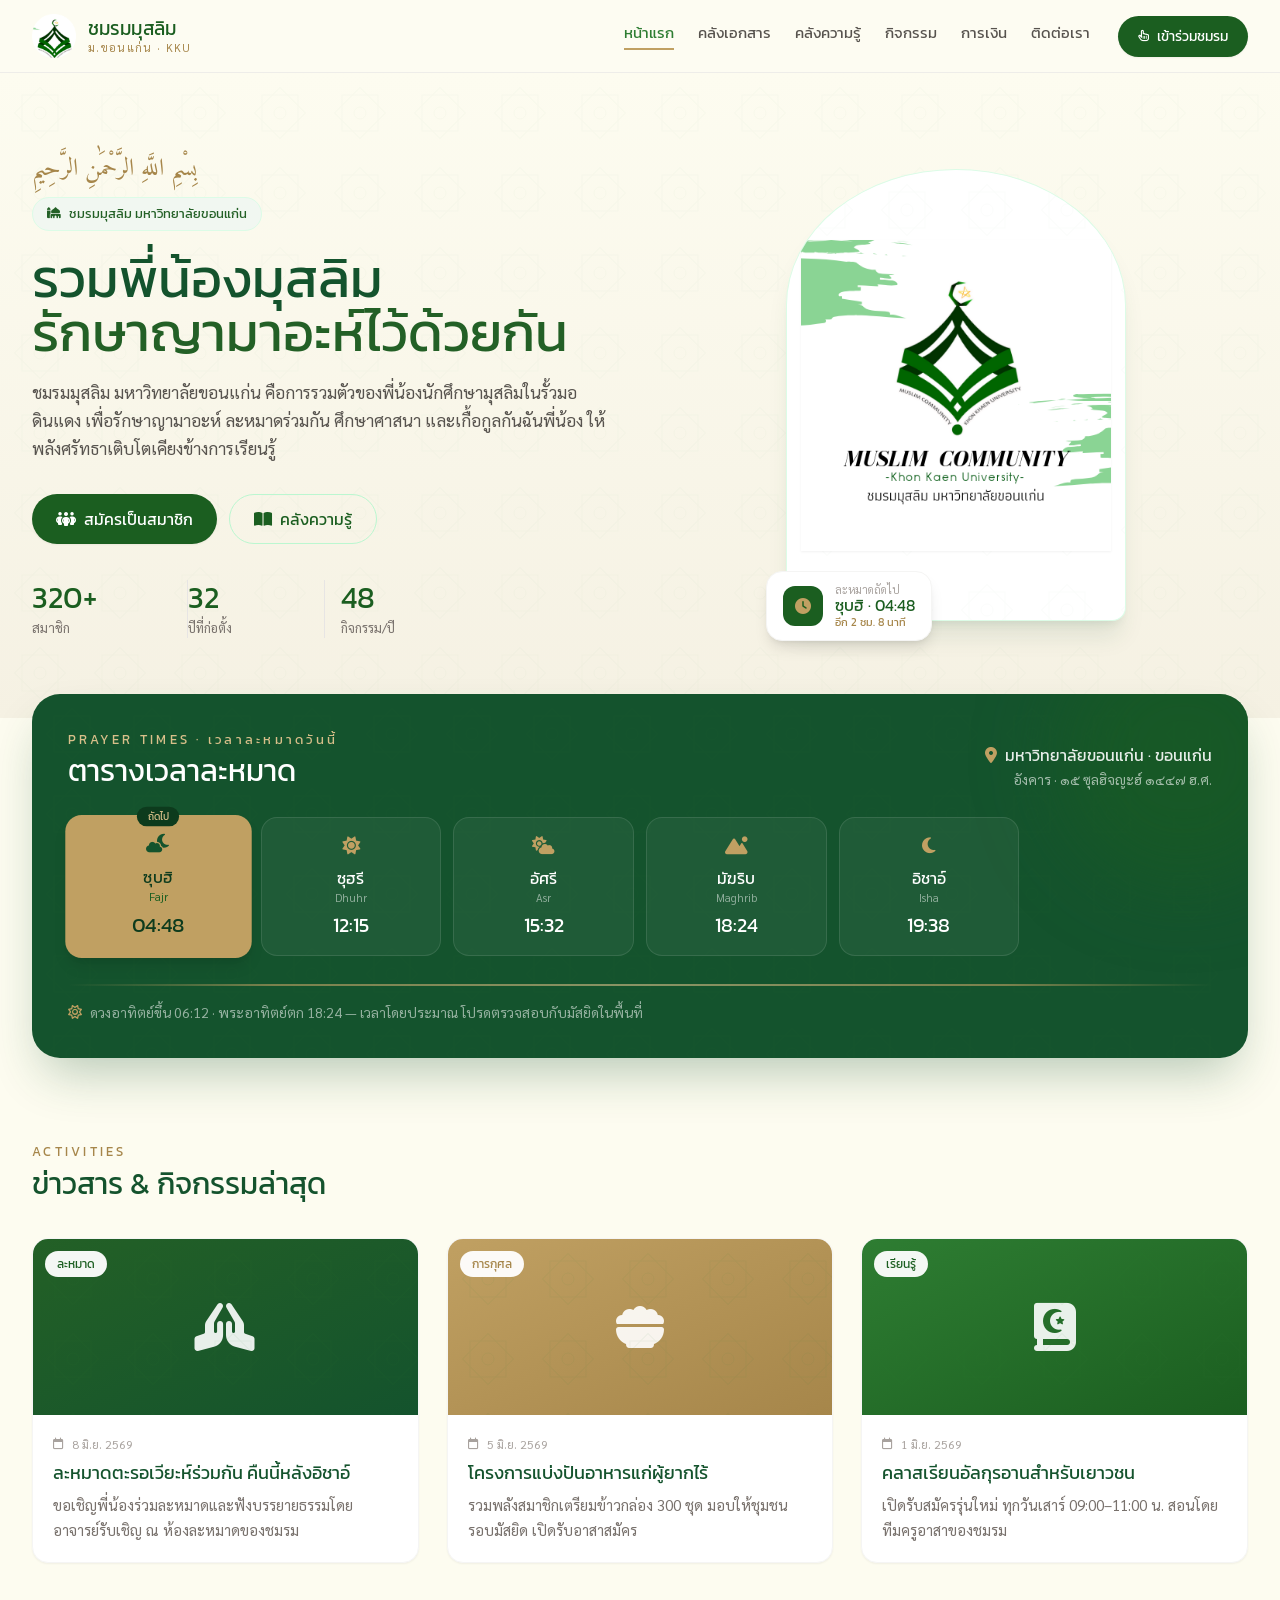
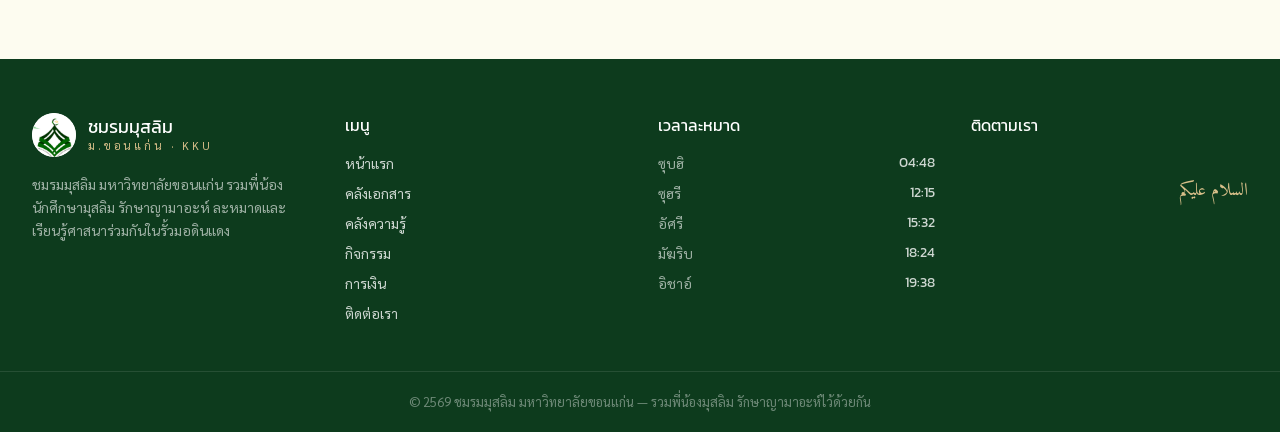
==== index.html @ 517fdc72 "แยกสีโดนัทการเงิน: รายจ่ายโทนแดง รายรับโทนเขียว (เดิมเขียวหมดแยกไม่ออก) - ชุดสีใหม่ผ่านตัวตรวจการมอง" ====
<!DOCTYPE html>
<html lang="th">
<head>
<meta charset="UTF-8">
<meta name="viewport" content="width=device-width, initial-scale=1.0">
<title>ชมรมมุสลิม มหาวิทยาลัยขอนแก่น · Muslim Community KKU</title>
<meta name="description" content="ชมรมมุสลิม มหาวิทยาลัยขอนแก่น — เวลาละหมาด คลังเอกสาร การเงินโปร่งใส ข่าวสารและกิจกรรมของพี่น้องนักศึกษามุสลิม มอดินแดง">
<!-- ไอคอนแท็บเบราว์เซอร์ -->
<link rel="icon" type="image/png" href="assets/img/logo.png">
<!-- ติดตั้งเป็นแอป (PWA) -->
<link rel="manifest" href="manifest.webmanifest">
<meta name="theme-color" content="#14532d">
<!-- ไอคอน/โหมดแอปสำหรับ iPhone & iPad -->
<link rel="apple-touch-icon" href="assets/img/apple-touch-icon.png">
<meta name="apple-mobile-web-app-capable" content="yes">
<meta name="mobile-web-app-capable" content="yes">
<meta name="apple-mobile-web-app-status-bar-style" content="black-translucent">
<meta name="apple-mobile-web-app-title" content="ชมรมมุสลิม">
<!-- การแสดงผลตอนแชร์ลิงก์ (Facebook/Line/Messenger) -->
<meta property="og:title" content="ชมรมมุสลิม มหาวิทยาลัยขอนแก่น">
<meta property="og:description" content="เวลาละหมาด คลังเอกสาร การเงินโปร่งใส ข่าวสารและกิจกรรมของชมรมมุสลิม มอดินแดง">
<meta property="og:type" content="website">
<meta property="og:url" content="https://muslimclub-kku.netlify.app/">
<meta property="og:image" content="https://muslimclub-kku.netlify.app/assets/img/logo.png">
<meta name="twitter:card" content="summary">
<meta name="twitter:title" content="ชมรมมุสลิม มหาวิทยาลัยขอนแก่น">
<meta name="twitter:description" content="เวลาละหมาด คลังเอกสาร การเงินโปร่งใส ข่าวสารและกิจกรรมของชมรมมุสลิม มอดินแดง">
<meta name="twitter:image" content="https://muslimclub-kku.netlify.app/assets/img/logo.png">
<!-- Tailwind แบบไฟล์ในเว็บเอง (ไม่พึ่ง CDN — โหลดเร็ว ไม่ต้องพึ่งเน็ตโหลดสไตล์) -->
<link rel="stylesheet" href="css/tailwind.css">
<link rel="preconnect" href="https://fonts.googleapis.com">
<link rel="preconnect" href="https://fonts.gstatic.com" crossorigin>
<link href="https://fonts.googleapis.com/css2?family=Kanit:wght@300;400;500;600;700&family=Sarabun:wght@300;400;500;600;700&family=Amiri:wght@400;700&display=swap" rel="stylesheet">
<link rel="stylesheet" href="https://cdnjs.cloudflare.com/ajax/libs/font-awesome/6.5.1/css/all.min.css">
<link rel="stylesheet" href="css/style.css">
</head>
<body class="font-sarabun bg-cream text-stone-700 antialiased">

<!-- ===================== NAVBAR ===================== -->
<header id="nav" class="sticky top-0 z-50 bg-cream/85 backdrop-blur-md border-b border-stone-200/70 transition-shadow">
  <nav class="max-w-7xl mx-auto px-5 sm:px-8 h-[72px] flex items-center justify-between">
    <!-- Logo -->
    <a href="#" onclick="showPage('home',event)" class="flex items-center gap-3 group">
      <img src="assets/img/logo.png" alt="ตราชมรมมุสลิม มหาวิทยาลัยขอนแก่น" class="w-11 h-11 group-hover:scale-105 transition-transform duration-500">
      <span class="leading-tight">
        <span class="block font-kanit font-600 text-green-800 text-[19px] tracking-tight">ชมรมมุสลิม</span>
        <span class="block text-[11px] tracking-[0.12em] text-gold-dark font-500 whitespace-nowrap">ม.ขอนแก่น · KKU</span>
      </span>
    </a>

    <!-- Desktop menu -->
    <div class="hidden md:flex items-center gap-6 font-kanit font-500 text-[15px] text-stone-600 whitespace-nowrap">
      <a href="#" data-page="home"    onclick="showPage('home',event)"    class="nav-link active-link transition-colors hover:text-green-700">หน้าแรก</a>
      <a href="#" data-page="archive" onclick="showPage('archive',event)" class="nav-link transition-colors hover:text-green-700">คลังเอกสาร</a>
      <a href="#" data-page="knowledge" onclick="showPage('knowledge',event)" class="nav-link transition-colors hover:text-green-700">คลังความรู้</a>
      <a href="#" data-page="events" onclick="showPage('events',event)" class="nav-link transition-colors hover:text-green-700">กิจกรรม</a>
      <a href="#" data-page="finance" onclick="showPage('finance',event)" class="nav-link transition-colors hover:text-green-700">การเงิน</a>
      <a href="#" data-page="contact" onclick="showPage('contact',event)" class="nav-link transition-colors hover:text-green-700">ติดต่อเรา</a>
      <a href="#" onclick="showPage('contact',event)" class="ml-1 inline-flex items-center gap-2 bg-green-800 hover:bg-green-900 text-white px-5 py-2.5 rounded-full text-[14px] shadow-sm hover:shadow-md transition-all">
        <i class="fa-regular fa-hand-pointer text-[12px]"></i> เข้าร่วมชมรม
      </a>
    </div>

    <!-- Hamburger -->
    <button id="burger" onclick="toggleMenu()" class="md:hidden w-11 h-11 grid place-items-center text-green-800 text-xl rounded-lg hover:bg-green-50 transition" aria-label="เมนู">
      <i class="fa-solid fa-bars"></i>
    </button>
  </nav>

  <!-- Mobile menu -->
  <div id="mobileMenu" class="md:hidden hidden border-t border-stone-200 bg-cream">
    <div class="px-5 py-3 flex flex-col font-kanit font-500 text-stone-700">
      <a href="#" onclick="showPage('home',event)"    class="py-3 px-3 rounded-lg hover:bg-green-50 flex items-center gap-3"><i class="fa-solid fa-house w-5 text-gold-dark"></i> หน้าแรก</a>
      <a href="#" onclick="showPage('archive',event)" class="py-3 px-3 rounded-lg hover:bg-green-50 flex items-center gap-3"><i class="fa-solid fa-folder-open w-5 text-gold-dark"></i> คลังเอกสาร</a>
      <a href="#" onclick="showPage('knowledge',event)" class="py-3 px-3 rounded-lg hover:bg-green-50 flex items-center gap-3"><i class="fa-solid fa-book-open-reader w-5 text-gold-dark"></i> คลังความรู้</a>
      <a href="#" onclick="showPage('events',event)" class="py-3 px-3 rounded-lg hover:bg-green-50 flex items-center gap-3"><i class="fa-solid fa-calendar-days w-5 text-gold-dark"></i> กิจกรรม</a>
      <a href="#" onclick="showPage('finance',event)" class="py-3 px-3 rounded-lg hover:bg-green-50 flex items-center gap-3"><i class="fa-solid fa-chart-column w-5 text-gold-dark"></i> การเงิน</a>
      <a href="#" onclick="showPage('contact',event)" class="py-3 px-3 rounded-lg hover:bg-green-50 flex items-center gap-3"><i class="fa-solid fa-envelope w-5 text-gold-dark"></i> ติดต่อเรา</a>
      <a href="#" onclick="showPage('contact',event)" class="mt-2 mb-1 text-center bg-green-800 text-white py-3 rounded-full">เข้าร่วมชมรม</a>
    </div>
  </div>
</header>

<main>
<!-- ========================================================= -->
<!-- ====================== HOME PAGE ======================== -->
<!-- ========================================================= -->
<section id="page-home" class="page active">

  <!-- HERO -->
  <div class="relative overflow-hidden bg-gradient-to-b from-cream to-sand">
    <div class="absolute inset-0 islamic-pattern pattern-faint"></div>
    <div class="relative max-w-7xl mx-auto px-5 sm:px-8 py-14 lg:py-20 grid lg:grid-cols-2 gap-12 items-center">
      <!-- copy -->
      <div class="order-2 lg:order-1 text-center lg:text-left">
        <p class="font-amiri text-2xl text-gold-dark mb-3" dir="rtl">بِسْمِ اللَّهِ الرَّحْمَٰنِ الرَّحِيمِ</p>
        <span class="inline-flex items-center gap-2 text-[13px] font-kanit font-500 text-green-700 bg-green-50 border border-green-100 px-3.5 py-1.5 rounded-full">
          <i class="fa-solid fa-mosque text-[11px]"></i> <span id="c-club">ชมรมมุสลิม มหาวิทยาลัยขอนแก่น</span>
        </span>
        <h1 id="c-herotitle" class="font-kanit font-700 text-green-900 text-4xl sm:text-5xl lg:text-[3.4rem] leading-[1.12] mt-5">
          รวมพี่น้องมุสลิม<br><span class="text-green-700">รักษาญามาอะห์ไว้ด้วยกัน</span>
        </h1>
        <p id="c-herotext" class="mt-5 text-[17px] leading-relaxed text-stone-600 max-w-xl mx-auto lg:mx-0">
          ชมรมมุสลิม มหาวิทยาลัยขอนแก่น คือการรวมตัวของพี่น้องนักศึกษามุสลิมในรั้วมอดินแดง
          เพื่อรักษาญามาอะห์ ละหมาดร่วมกัน ศึกษาศาสนา และเกื้อกูลกันฉันพี่น้อง ให้พลังศรัทธาเติบโตเคียงข้างการเรียนรู้
        </p>
        <div class="mt-8 flex flex-wrap gap-3 justify-center lg:justify-start">
          <a href="#" onclick="showPage('contact',event)" class="inline-flex items-center gap-2 bg-green-800 hover:bg-green-900 text-white font-kanit font-500 px-6 py-3 rounded-full shadow-sm hover:shadow-lg transition-all">
            <i class="fa-solid fa-people-group"></i> สมัครเป็นสมาชิก
          </a>
          <a href="#" onclick="showPage('archive',event)" class="inline-flex items-center gap-2 border border-green-200 text-green-800 hover:bg-green-50 font-kanit font-500 px-6 py-3 rounded-full transition-all">
            <i class="fa-solid fa-book-open"></i> คลังความรู้
          </a>
        </div>
        <!-- mini stats -->
        <div id="c-stats" class="mt-9 grid grid-cols-3 gap-4 max-w-md mx-auto lg:mx-0">
          <div><p class="font-kanit font-700 text-3xl text-green-800">320+</p><p class="text-[13px] text-stone-500 mt-0.5">สมาชิก</p></div>
          <div class="border-x border-stone-200"><p class="font-kanit font-700 text-3xl text-green-800">32</p><p class="text-[13px] text-stone-500 mt-0.5">ปีที่ก่อตั้ง</p></div>
          <div><p class="font-kanit font-700 text-3xl text-green-800">48</p><p class="text-[13px] text-stone-500 mt-0.5">กิจกรรม/ปี</p></div>
        </div>
      </div>

      <!-- Tamarind tree inside mihrab arch -->
      <div class="order-1 lg:order-2 flex justify-center">
        <div class="relative">
          <div class="w-[300px] h-[400px] sm:w-[340px] sm:h-[452px] bg-white arch-frame border border-green-100 shadow-xl shadow-green-900/10 grid place-items-center overflow-hidden relative">
            <div class="absolute inset-0 islamic-pattern" style="opacity:.04"></div>
            <img src="assets/img/hero.png" alt="ตราชมรมมุสลิม มหาวิทยาลัยขอนแก่น (Muslim Community, Khon Kaen University)" class="relative w-[92%] max-w-[330px] object-contain drop-shadow-sm">
          </div>
          <!-- floating prayer chip -->
          <div class="absolute -bottom-5 -left-5 bg-white rounded-2xl shadow-lg border border-stone-100 px-4 py-3 flex items-center gap-3">
            <span class="w-10 h-10 rounded-xl bg-green-800 text-gold grid place-items-center"><i class="fa-solid fa-clock"></i></span>
            <div><p class="text-[11px] text-stone-400 leading-none">ละหมาดถัดไป</p><p class="font-kanit font-600 text-green-800 leading-tight" id="hero-next">ซุฮรี · 12:15</p><p class="text-[11px] text-gold-dark font-kanit font-500 leading-none mt-0.5" id="hero-countdown"></p></div>
          </div>
        </div>
      </div>
    </div>
  </div>

  <!-- PRAYER TIMES CARD (luxe) -->
  <div class="max-w-7xl mx-auto px-5 sm:px-8 -mt-2 lg:-mt-6 relative z-10">
    <div class="rounded-[28px] bg-green-900 text-white overflow-hidden shadow-2xl shadow-green-900/30 relative">
      <div class="absolute inset-0 islamic-pattern" style="opacity:.08"></div>
      <div class="absolute -right-16 -top-16 w-64 h-64 rounded-full bg-green-800/50 blur-2xl"></div>
      <div class="relative p-6 sm:p-9">
        <div class="flex flex-col sm:flex-row sm:items-end sm:justify-between gap-4 mb-7">
          <div>
            <p class="font-kanit text-gold-light text-[13px] tracking-[0.25em] font-500">PRAYER TIMES · เวลาละหมาดวันนี้</p>
            <h2 class="font-kanit font-600 text-2xl sm:text-3xl mt-1">ตารางเวลาละหมาด</h2>
          </div>
          <div class="text-left sm:text-right">
            <p class="font-kanit font-500 text-white/90 flex items-center gap-2 sm:justify-end"><i class="fa-solid fa-location-dot text-gold"></i> <span id="c-location">มหาวิทยาลัยขอนแก่น · ขอนแก่น</span></p>
            <p class="text-white/60 text-sm mt-0.5" id="prayer-date">อังคาร · ๑๕ ซุลฮิจญะฮ์ ๑๔๔๗ ฮ.ศ.</p>
          </div>
        </div>
        <div id="prayerGrid" class="grid grid-cols-2 sm:grid-cols-3 lg:grid-cols-6 gap-3">
          <!-- prayers injected by JS -->
        </div>
        <div class="brass-rule mt-7 mb-4 opacity-60"></div>
        <p class="text-white/55 text-sm flex items-center gap-2"><i class="fa-regular fa-sun text-gold"></i> ดวงอาทิตย์ขึ้น 06:12 · พระอาทิตย์ตก 18:24 — เวลาโดยประมาณ โปรดตรวจสอบกับมัสยิดในพื้นที่</p>
      </div>
    </div>
  </div>

  <!-- NEWS / ACTIVITIES -->
  <div class="max-w-7xl mx-auto px-5 sm:px-8 py-16 lg:py-20">
    <div class="flex items-end justify-between mb-9">
      <div>
        <span class="font-kanit text-gold-dark text-[13px] tracking-[0.25em] font-600">ACTIVITIES</span>
        <h2 class="font-kanit font-600 text-3xl text-green-900 mt-1">ข่าวสาร &amp; กิจกรรมล่าสุด</h2>
      </div>
    </div>
    <div id="annList" class="grid sm:grid-cols-2 lg:grid-cols-3 gap-7"></div>
  </div>
</section>

<!-- ========================================================= -->
<!-- ===================== ARCHIVE PAGE ====================== -->
<!-- ========================================================= -->
<section id="page-archive" class="page">
  <div class="bg-green-900 relative overflow-hidden">
    <div class="absolute inset-0 islamic-pattern" style="opacity:.08"></div>
    <div class="relative max-w-7xl mx-auto px-5 sm:px-8 py-14 text-white">
      <span class="font-kanit text-gold-light text-[13px] tracking-[0.25em] font-500">DOCUMENT ARCHIVE</span>
      <h1 class="font-kanit font-600 text-3xl sm:text-4xl mt-2">คลังเอกสาร</h1>
      <p class="text-white/70 mt-2 max-w-2xl">ดาวน์โหลดเอกสาร แบบฟอร์ม รายงานการประชุม และสื่อการเรียนรู้ของชมรม จัดเก็บอย่างเป็นระบบตามหมวดหมู่</p>
      <div class="mt-6 max-w-md relative">
        <i class="fa-solid fa-magnifying-glass absolute left-4 top-1/2 -translate-y-1/2 text-stone-400"></i>
        <input id="docSearch" type="text" oninput="Documents.search(this.value)" placeholder="ค้นหาเอกสาร..." class="w-full bg-white/95 text-stone-700 rounded-full pl-11 pr-4 py-3 outline-none focus:ring-2 focus:ring-gold placeholder-stone-400">
      </div>
    </div>
  </div>

  <div class="max-w-7xl mx-auto px-5 sm:px-8 py-12">
    <div class="flex flex-wrap items-center justify-between gap-3 mb-5">
      <div class="flex flex-wrap items-center gap-3">
        <select id="docYear" onchange="Documents.setYear(this.value)" class="font-kanit font-500 text-sm bg-white border border-stone-200 text-stone-600 rounded-full px-4 py-2 outline-none focus:border-green-400 cursor-pointer"></select>
        <select id="docTerm" onchange="Documents.setTerm(this.value)" class="font-kanit font-500 text-sm bg-white border border-stone-200 text-stone-600 rounded-full px-4 py-2 outline-none focus:border-green-400 cursor-pointer"></select>
      </div>
      <div class="flex items-center gap-3">
        <select id="docSort" onchange="Documents.sort(this.value)" class="font-kanit font-500 text-sm bg-white border border-stone-200 text-stone-600 rounded-full px-4 py-2 outline-none focus:border-green-400 cursor-pointer">
          <option value="new">ใหม่สุดก่อน</option>
          <option value="old">เก่าสุดก่อน</option>
          <option value="name">ตามชื่อ ก–ฮ</option>
        </select>
        <span id="docAddBtn"></span>
      </div>
    </div>
    <p id="docCount" class="text-sm text-stone-400 font-kanit mb-6"></p>

    <!-- รายการเอกสาร (สร้างโดย js/documents.js) -->
    <div id="docList" class="space-y-10"></div>
  </div>
</section>

<!-- ========================================================= -->
<!-- =================== KNOWLEDGE PAGE ====================== -->
<!-- ========================================================= -->
<section id="page-knowledge" class="page">
  <div class="bg-green-900 relative overflow-hidden">
    <div class="absolute inset-0 islamic-pattern" style="opacity:.08"></div>
    <div class="relative max-w-7xl mx-auto px-5 sm:px-8 py-14 text-white">
      <span class="font-kanit text-gold-light text-[13px] tracking-[0.25em] font-500">KNOWLEDGE LIBRARY</span>
      <h1 class="font-kanit font-600 text-3xl sm:text-4xl mt-2">คลังความรู้</h1>
      <p class="text-white/70 mt-2 max-w-2xl">รวมสื่อการเรียนรู้ศาสนา — สรุปฮาลาเกาะห์ หนังสือ บทความ วิดีโอ และเสียงบรรยาย เพื่อเสริมความรู้แก่พี่น้องทุกคน</p>
      <div class="mt-6 max-w-md relative">
        <i class="fa-solid fa-magnifying-glass absolute left-4 top-1/2 -translate-y-1/2 text-stone-400"></i>
        <input id="kbSearch" type="text" oninput="Knowledge.search(this.value)" placeholder="ค้นหาความรู้..." class="w-full bg-white/95 text-stone-700 rounded-full pl-11 pr-4 py-3 outline-none focus:ring-2 focus:ring-gold placeholder-stone-400">
      </div>
    </div>
  </div>

  <div class="max-w-7xl mx-auto px-5 sm:px-8 py-12">
    <div id="kbChips" class="flex flex-wrap gap-2.5 mb-5"></div>
    <p id="kbCount" class="text-sm text-stone-400 font-kanit mb-6"></p>
    <div id="kbList" class="grid sm:grid-cols-2 lg:grid-cols-3 gap-7"></div>
  </div>
</section>

<!-- ========================================================= -->
<!-- ===================== EVENTS PAGE ======================= -->
<!-- ========================================================= -->
<section id="page-events" class="page">
  <div class="bg-green-900 relative overflow-hidden">
    <div class="absolute inset-0 islamic-pattern" style="opacity:.08"></div>
    <div class="relative max-w-7xl mx-auto px-5 sm:px-8 py-14 text-white">
      <span class="font-kanit text-gold-light text-[13px] tracking-[0.25em] font-500">ACTIVITIES TIMELINE</span>
      <h1 class="font-kanit font-600 text-3xl sm:text-4xl mt-2">ตารางกิจกรรม</h1>
      <p class="text-white/70 mt-2 max-w-2xl">กิจกรรมที่กำลังจะมาถึง พร้อมนับถอยหลัง และติดตามงานของแต่ละฝ่ายแบบเรียลไทม์</p>
      <p id="evUpcomingCount" class="inline-flex items-center gap-2 mt-5 bg-white/10 text-gold-light font-kanit font-500 text-sm px-4 py-1.5 rounded-full"></p>
    </div>
  </div>

  <div class="max-w-7xl mx-auto px-5 sm:px-8 py-12">
    <h2 class="font-kanit font-600 text-xl text-green-900 flex items-center gap-3 mb-6"><span class="w-9 h-9 rounded-xl bg-green-50 text-green-700 grid place-items-center"><i class="fa-solid fa-hourglass-half"></i></span> กำลังจะมาถึง</h2>
    <div id="evUpcoming" class="max-w-3xl"></div>

    <div id="evPastWrap" class="mt-12">
      <h2 class="font-kanit font-600 text-xl text-stone-500 flex items-center gap-3 mb-6"><span class="w-9 h-9 rounded-xl bg-stone-100 text-stone-400 grid place-items-center"><i class="fa-solid fa-clock-rotate-left"></i></span> ผ่านไปแล้ว</h2>
      <div id="evPast" class="max-w-3xl"></div>
    </div>
  </div>
</section>

<!-- ========================================================= -->
<!-- ===================== FINANCE PAGE ====================== -->
<!-- ========================================================= -->
<section id="page-finance" class="page">
  <div class="max-w-7xl mx-auto px-5 sm:px-8 py-12">
    <div class="flex flex-col sm:flex-row sm:items-end sm:justify-between gap-4 mb-9">
      <div>
        <span class="font-kanit text-gold-dark text-[13px] tracking-[0.25em] font-600">TRANSPARENCY</span>
        <h1 class="font-kanit font-600 text-3xl sm:text-4xl text-green-900 mt-1">ระบบการเงินชมรม</h1>
        <p class="text-stone-500 mt-2">สรุปสถานะการเงินประจำปีงบประมาณ 2569 · เพื่อความโปร่งใสต่อสมาชิกทุกคน</p>
      </div>
      <div class="inline-flex items-center gap-2 bg-green-50 text-green-700 px-4 py-2 rounded-full text-sm font-kanit font-500 self-start"><i class="fa-solid fa-circle-check"></i> ตรวจสอบล่าสุด <span id="finUpdated">8 มิ.ย. 2569</span></div>
    </div>

    <!-- ตัวกรอง + ส่งออก -->
    <div class="flex flex-wrap items-center gap-3 mb-6 fin-controls">
      <select id="finSchoolYear" onchange="Finance.setSchoolYear(this.value)" class="font-kanit font-600 text-sm bg-green-800 text-white border border-green-800 rounded-full px-4 py-2 outline-none cursor-pointer hidden"></select>
      <select id="finYear" onchange="Finance.setYear(this.value)" class="font-kanit font-500 text-sm bg-white border border-stone-200 text-stone-600 rounded-full px-4 py-2 outline-none focus:border-green-400 cursor-pointer"></select>
      <select id="finCat" onchange="Finance.setCat(this.value)" class="font-kanit font-500 text-sm bg-white border border-stone-200 text-stone-600 rounded-full px-4 py-2 outline-none focus:border-green-400 cursor-pointer"></select>
      <select id="finProject" onchange="Finance.setProject(this.value)" class="font-kanit font-500 text-sm bg-white border border-stone-200 text-stone-600 rounded-full px-4 py-2 outline-none focus:border-green-400 cursor-pointer"></select>
      <span class="flex-1"></span>
      <button onclick="Finance.exportCSV()" class="inline-flex items-center gap-2 font-kanit font-500 text-sm bg-white border border-stone-200 text-stone-600 hover:border-green-300 hover:text-green-700 px-4 py-2 rounded-full transition"><i class="fa-solid fa-file-csv"></i> ดาวน์โหลด CSV</button>
      <button onclick="Finance.printReport()" class="inline-flex items-center gap-2 font-kanit font-500 text-sm bg-white border border-stone-200 text-stone-600 hover:border-green-300 hover:text-green-700 px-4 py-2 rounded-full transition"><i class="fa-solid fa-print"></i> พิมพ์รายงาน</button>
    </div>

    <!-- summary cards -->
    <div class="grid sm:grid-cols-3 gap-5 mb-7">
      <div class="lift bg-white rounded-2xl border border-stone-100 shadow-sm p-6">
        <div class="flex items-center justify-between">
          <span class="w-11 h-11 rounded-xl bg-green-50 text-green-600 grid place-items-center text-lg"><i class="fa-solid fa-arrow-down"></i></span>
          <span id="finIncomeCount" class="text-[12px] font-kanit font-600 text-green-600 bg-green-50 px-2.5 py-1 rounded-full">—</span>
        </div>
        <p class="text-stone-400 text-sm mt-4">รายรับรวม</p>
        <p id="finIncome" class="font-kanit font-700 text-3xl text-green-800 mt-1">฿248,500</p>
      </div>
      <div class="lift bg-white rounded-2xl border border-stone-100 shadow-sm p-6">
        <div class="flex items-center justify-between">
          <span class="w-11 h-11 rounded-xl bg-rose-50 text-rose-500 grid place-items-center text-lg"><i class="fa-solid fa-arrow-up"></i></span>
          <span id="finExpenseCount" class="text-[12px] font-kanit font-600 text-rose-500 bg-rose-50 px-2.5 py-1 rounded-full">—</span>
        </div>
        <p class="text-stone-400 text-sm mt-4">รายจ่ายรวม</p>
        <p id="finExpense" class="font-kanit font-700 text-3xl text-rose-600 mt-1">฿171,200</p>
      </div>
      <div class="lift bg-green-900 text-white rounded-2xl shadow-lg p-6 relative overflow-hidden">
        <div class="absolute inset-0 islamic-pattern" style="opacity:.1"></div>
        <div class="relative">
          <div class="flex items-center justify-between">
            <span class="w-11 h-11 rounded-xl bg-white/10 text-gold grid place-items-center text-lg"><i class="fa-solid fa-wallet"></i></span>
            <span class="text-[12px] font-kanit font-600 text-gold-light bg-white/10 px-2.5 py-1 rounded-full">คงเหลือสุทธิ</span>
          </div>
          <p class="text-white/60 text-sm mt-4">งบคงเหลือ</p>
          <p id="finBalance" class="font-kanit font-700 text-3xl text-gold-light mt-1">฿77,300</p>
        </div>
      </div>
    </div>

    <div class="grid lg:grid-cols-3 gap-7">
      <!-- bar chart -->
      <div class="lg:col-span-2 bg-white rounded-2xl border border-stone-100 shadow-sm p-6 sm:p-7">
        <div class="flex items-center justify-between mb-6">
          <h3 class="font-kanit font-600 text-lg text-green-900">รายรับ–รายจ่าย รายเดือน</h3>
          <div class="flex items-center gap-4 text-[13px] font-kanit font-500">
            <span class="flex items-center gap-1.5"><span class="w-3 h-3 rounded-sm bg-green-600"></span> รายรับ</span>
            <span class="flex items-center gap-1.5"><span class="w-3 h-3 rounded-sm bg-gold"></span> รายจ่าย</span>
          </div>
        </div>
        <div class="relative pl-10">
          <div id="chartGrid" class="absolute left-10 right-0 top-0 h-56 pointer-events-none"></div>
          <div id="chart" class="relative flex items-end justify-between gap-3 sm:gap-5 h-56 border-b border-stone-100"></div>
          <div id="chartLabels" class="flex justify-between gap-3 sm:gap-5 mt-3 text-[13px] text-stone-400 font-kanit font-500"></div>
        </div>
      </div>

      <!-- expense breakdown (conic donut) -->
      <div class="bg-white rounded-2xl border border-stone-100 shadow-sm p-6 sm:p-7">
        <div class="flex items-center justify-between mb-5 gap-2">
          <h3 id="finDonutTitle" class="font-kanit font-600 text-lg text-green-900">สัดส่วนรายจ่าย</h3>
          <div id="finDonutToggle" class="flex bg-stone-100 rounded-full p-0.5 text-[12px] font-kanit font-600"></div>
        </div>
        <div class="grid place-items-center mb-5">
          <div id="finDonut" class="relative w-40 h-40 rounded-full" style="background:#e7e5e4;">
            <div class="absolute inset-4 bg-white rounded-full grid place-items-center text-center">
              <div><p id="finDonutTotal" class="font-kanit font-700 text-2xl text-green-800">฿171K</p><p id="finDonutLabel" class="text-[12px] text-stone-400">รวมรายจ่าย</p></div>
            </div>
          </div>
        </div>
        <ul id="finBreakdown" class="space-y-3 text-sm font-sarabun"></ul>
      </div>
    </div>

    <!-- recent transactions -->
    <div class="bg-white rounded-2xl border border-stone-100 shadow-sm mt-7 overflow-hidden">
      <div class="p-6 pb-3 flex items-center justify-between">
        <h3 class="font-kanit font-600 text-lg text-green-900">รายการเคลื่อนไหวล่าสุด</h3>
        <a href="#" class="text-green-700 text-sm font-kanit font-500 hover:underline">ดูทั้งหมด</a>
      </div>
      <div class="overflow-x-auto">
        <table class="w-full text-left min-w-[560px]">
          <thead class="text-[13px] text-stone-400 font-kanit font-500 border-y border-stone-100 bg-stone-50/50">
            <tr><th class="px-6 py-3 font-500">รายการ</th><th class="px-6 py-3 font-500">หมวด</th><th class="px-6 py-3 font-500">ผู้รับผิดชอบ</th><th class="px-6 py-3 font-500">วันที่</th><th class="px-6 py-3 font-500 text-right">จำนวน</th><th class="px-6 py-3 font-500 text-center">หลักฐาน</th></tr>
          </thead>
          <tbody id="finTxBody" class="divide-y divide-stone-100 text-[15px]"></tbody>
        </table>
      </div>
    </div>
    <!-- สรุปแยกตามโครงการ -->
    <div class="bg-white rounded-2xl border border-stone-100 shadow-sm mt-7 p-6 sm:p-7">
      <h3 class="font-kanit font-600 text-lg text-green-900 mb-5 flex items-center gap-3"><span class="w-9 h-9 rounded-xl bg-green-50 text-green-700 grid place-items-center"><i class="fa-solid fa-folder-tree"></i></span> สรุปแยกตามโครงการ</h3>
      <div id="finProjects" class="grid sm:grid-cols-2 gap-x-8 gap-y-6"></div>
    </div>

    <!-- ปฏิทินรายรับ–รายจ่ายรายวัน -->
    <div class="bg-white rounded-2xl border border-stone-100 shadow-sm mt-7 p-6 sm:p-7">
      <div class="flex items-center justify-between mb-4 gap-3 flex-wrap">
        <h3 class="font-kanit font-600 text-lg text-green-900 flex items-center gap-3"><span class="w-9 h-9 rounded-xl bg-green-50 text-green-700 grid place-items-center"><i class="fa-solid fa-calendar-days"></i></span> ปฏิทินรายรับ–รายจ่าย</h3>
        <div class="flex items-center gap-2">
          <button onclick="Finance.calMove(-1)" class="w-9 h-9 rounded-full border border-stone-200 text-stone-500 hover:border-green-300 hover:text-green-700 grid place-items-center transition"><i class="fa-solid fa-chevron-left text-sm"></i></button>
          <span id="finCalLabel" class="font-kanit font-600 text-green-900 min-w-[150px] text-center"></span>
          <button onclick="Finance.calMove(1)" class="w-9 h-9 rounded-full border border-stone-200 text-stone-500 hover:border-green-300 hover:text-green-700 grid place-items-center transition"><i class="fa-solid fa-chevron-right text-sm"></i></button>
        </div>
      </div>
      <div id="finCalSummary" class="flex flex-wrap gap-2.5 mb-4"></div>
      <div class="grid grid-cols-7 gap-1.5 text-center text-[12px] font-kanit font-600 text-stone-400 mb-1.5">
        <div>อา</div><div>จ</div><div>อ</div><div>พ</div><div>พฤ</div><div>ศ</div><div>ส</div>
      </div>
      <div id="finCalGrid" class="grid grid-cols-7 gap-1.5"></div>
      <div id="finCalDetail" class="mt-4"></div>
      <p class="text-[12px] text-stone-400 mt-3 text-center"><i class="fa-regular fa-hand-pointer"></i> แตะวันที่มีรายการ เพื่อดูรายละเอียด</p>
    </div>

    <!-- บัญชีย้อนหลัง (ปีที่ปิดบัญชีแล้ว — กดเพื่อดู) -->
    <div id="finLedgerWrap" class="bg-white rounded-2xl border border-stone-100 shadow-sm mt-7 p-6 sm:p-7 hidden">
      <h3 class="font-kanit font-600 text-lg text-green-900 flex items-center gap-3"><span class="w-9 h-9 rounded-xl bg-green-50 text-green-700 grid place-items-center"><i class="fa-solid fa-box-archive"></i></span> บัญชีย้อนหลัง</h3>
      <p class="text-[13px] text-stone-400 mt-1 mb-4">บันทึกรายรับ–รายจ่ายของปีที่ปิดบัญชีแล้ว (พร้อมหลักฐาน) — กดเพื่อดูตาราง</p>
      <div id="finLedgerList" class="space-y-3"></div>
    </div>

  </div>
</section>

<!-- ========================================================= -->
<!-- ===================== CONTACT PAGE ====================== -->
<!-- ========================================================= -->
<section id="page-contact" class="page">
  <div class="bg-gradient-to-b from-sand to-cream relative overflow-hidden">
    <div class="absolute inset-0 islamic-pattern pattern-faint"></div>
    <div class="relative max-w-7xl mx-auto px-5 sm:px-8 py-14 text-center">
      <span class="font-kanit text-gold-dark text-[13px] tracking-[0.25em] font-600">GET IN TOUCH</span>
      <h1 class="font-kanit font-600 text-3xl sm:text-4xl text-green-900 mt-2">ติดต่อเรา</h1>
      <p class="text-stone-500 mt-3 max-w-2xl mx-auto">มีคำถาม ข้อเสนอแนะ หรืออยากร่วมเป็นส่วนหนึ่งกับเรา? ทักทายได้เสมอ ชมรมมุสลิม มอดินแดง ยินดีต้อนรับพี่น้องทุกคน</p>
    </div>
  </div>

  <div class="max-w-7xl mx-auto px-5 sm:px-8 py-12">
    <!-- committee directory -->
    <h2 class="font-kanit font-600 text-2xl text-green-900 mb-6 flex items-center gap-3"><span class="w-9 h-9 rounded-xl bg-green-50 text-green-700 grid place-items-center"><i class="fa-solid fa-user-tie"></i></span> ทำเนียบคณะกรรมการ</h2>
    <div id="committeeList" class="grid sm:grid-cols-2 lg:grid-cols-4 gap-6 mb-14"></div>

    <!-- contact info + form -->
    <div class="grid lg:grid-cols-5 gap-7">
      <!-- info -->
      <div class="lg:col-span-2 space-y-5">
        <div class="bg-green-900 text-white rounded-2xl p-7 relative overflow-hidden">
          <div class="absolute inset-0 islamic-pattern" style="opacity:.08"></div>
          <div class="relative space-y-5">
            <h3 class="font-kanit font-600 text-xl">ข้อมูลการติดต่อ</h3>
            <div class="flex items-start gap-4"><span class="w-10 h-10 shrink-0 rounded-xl bg-white/10 text-gold grid place-items-center"><i class="fa-solid fa-location-dot"></i></span><div><p class="font-kanit font-500">ที่ตั้งชมรม</p><p id="ct-address" class="text-white/70 text-sm mt-0.5">ห้องชมรมมุสลิม อาคารกิจกรรมนักศึกษา มหาวิทยาลัยขอนแก่น</p></div></div>
            <div class="flex items-start gap-4"><span class="w-10 h-10 shrink-0 rounded-xl bg-white/10 text-gold grid place-items-center"><i class="fa-solid fa-phone"></i></span><div><p class="font-kanit font-500">โทรศัพท์</p><p class="text-white/70 text-sm mt-0.5"><a id="ct-phone" href="#" class="hover:text-gold-light transition">02-123-4567</a></p></div></div>
            <div class="flex items-start gap-4"><span class="w-10 h-10 shrink-0 rounded-xl bg-white/10 text-gold grid place-items-center"><i class="fa-solid fa-envelope"></i></span><div><p class="font-kanit font-500">อีเมล</p><p class="text-white/70 text-sm mt-0.5"><a id="ct-email" href="#" class="hover:text-gold-light transition">—</a></p></div></div>
            <div class="brass-rule opacity-50"></div>
            <div id="ct-socials" class="flex gap-3">
              <a id="ct-fb" href="#" target="_blank" rel="noopener" class="w-11 h-11 rounded-xl bg-white/10 hover:bg-white/20 grid place-items-center text-lg transition"><i class="fa-brands fa-facebook-f"></i></a>
              <a id="ct-line" href="#" target="_blank" rel="noopener" class="w-11 h-11 rounded-xl bg-white/10 hover:bg-white/20 grid place-items-center text-lg transition"><i class="fa-brands fa-line"></i></a>
              <a id="ct-ig" href="#" target="_blank" rel="noopener" class="w-11 h-11 rounded-xl bg-white/10 hover:bg-white/20 grid place-items-center text-lg transition"><i class="fa-brands fa-instagram"></i></a>
              <a id="ct-yt" href="#" target="_blank" rel="noopener" class="w-11 h-11 rounded-xl bg-white/10 hover:bg-white/20 grid place-items-center text-lg transition"><i class="fa-brands fa-youtube"></i></a>
            </div>
          </div>
        </div>
      </div>

      <!-- google form placeholder -->
      <div class="lg:col-span-3">
        <div class="bg-white rounded-2xl border border-stone-100 shadow-sm p-7">
          <div class="flex items-center justify-between mb-5">
            <h3 class="font-kanit font-600 text-xl text-green-900">แบบฟอร์มติดต่อ / สมัครสมาชิก</h3>
            <span class="text-[12px] font-kanit font-500 text-stone-400 bg-stone-50 px-3 py-1 rounded-full"><i class="fa-brands fa-google text-green-600"></i> Google Forms</span>
          </div>
          <!-- ฟอร์มสมัครสมาชิก (จัดการโดย js/contact.js) -->
          <div id="membershipForm" class="rounded-xl border-2 border-dashed border-green-200 bg-green-50/40 p-8 grid place-items-center text-center min-h-[420px]">
            <div class="max-w-sm">
              <div class="w-16 h-16 mx-auto rounded-2xl bg-white shadow-sm grid place-items-center text-green-600 text-2xl mb-4"><i class="fa-brands fa-wpforms"></i></div>
              <p class="font-kanit font-600 text-green-900 text-lg">พื้นที่สำหรับฝัง Google Forms</p>
              <p class="text-stone-500 text-sm mt-2 leading-relaxed">วางโค้ด <code class="bg-white px-1.5 py-0.5 rounded text-green-700 text-[13px]">&lt;iframe&gt;</code> ของฟอร์มลงตรงนี้ ระบบจะแสดงแบบฟอร์มจริงพอดีกับกรอบ พร้อมใช้งานบนมือถือ</p>
              <div class="mt-6 space-y-3 text-left">
                <div class="h-10 rounded-lg bg-white border border-stone-200"></div>
                <div class="h-10 rounded-lg bg-white border border-stone-200"></div>
                <div class="h-20 rounded-lg bg-white border border-stone-200"></div>
                <button class="w-full bg-green-800 text-white font-kanit font-500 py-3 rounded-full mt-1">ส่งแบบฟอร์ม</button>
              </div>
            </div>
          </div>
        </div>
      </div>
    </div>
  </div>
</section>
</main>

<!-- ===================== FOOTER ===================== -->
<footer class="bg-green-950 text-white/80 mt-4">
  <div class="islamic-pattern" style="opacity:.07; height:6px;"></div>
  <div class="max-w-7xl mx-auto px-5 sm:px-8 py-12 grid sm:grid-cols-2 lg:grid-cols-4 gap-9">
    <div class="sm:col-span-2 lg:col-span-1">
      <div class="flex items-center gap-3 mb-4">
        <span class="w-11 h-11 rounded-full bg-white grid place-items-center shrink-0 overflow-hidden"><img src="assets/img/about.png" alt="ตราชมรมมุสลิม ม.ขอนแก่น" class="w-11 h-11"></span>
        <div><p class="font-kanit font-600 text-white text-lg leading-tight">ชมรมมุสลิม</p><p class="text-gold-light text-[11px] tracking-[0.26em]">ม.ขอนแก่น · KKU</p></div>
      </div>
      <p class="text-sm leading-relaxed text-white/60">ชมรมมุสลิม มหาวิทยาลัยขอนแก่น รวมพี่น้องนักศึกษามุสลิม รักษาญามาอะห์ ละหมาดและเรียนรู้ศาสนาร่วมกันในรั้วมอดินแดง</p>
    </div>
    <div>
      <p class="font-kanit font-600 text-white mb-4">เมนู</p>
      <ul class="space-y-2.5 text-sm">
        <li><a href="#" onclick="showPage('home',event)" class="hover:text-gold-light transition">หน้าแรก</a></li>
        <li><a href="#" onclick="showPage('archive',event)" class="hover:text-gold-light transition">คลังเอกสาร</a></li>
        <li><a href="#" onclick="showPage('knowledge',event)" class="hover:text-gold-light transition">คลังความรู้</a></li>
        <li><a href="#" onclick="showPage('events',event)" class="hover:text-gold-light transition">กิจกรรม</a></li>
        <li><a href="#" onclick="showPage('finance',event)" class="hover:text-gold-light transition">การเงิน</a></li>
        <li><a href="#" onclick="showPage('contact',event)" class="hover:text-gold-light transition">ติดต่อเรา</a></li>
      </ul>
    </div>
    <div>
      <p class="font-kanit font-600 text-white mb-4">เวลาละหมาด</p>
      <ul class="space-y-2.5 text-sm text-white/60">
        <li class="flex justify-between"><span>ซุบฮิ</span><span class="font-kanit text-white/80">04:48</span></li>
        <li class="flex justify-between"><span>ซุฮรี</span><span class="font-kanit text-white/80">12:15</span></li>
        <li class="flex justify-between"><span>อัศรี</span><span class="font-kanit text-white/80">15:32</span></li>
        <li class="flex justify-between"><span>มัฆริบ</span><span class="font-kanit text-white/80">18:24</span></li>
        <li class="flex justify-between"><span>อิชาอ์</span><span class="font-kanit text-white/80">19:38</span></li>
      </ul>
    </div>
    <div>
      <p class="font-kanit font-600 text-white mb-4">ติดตามเรา</p>
      <div class="flex gap-3">
        <a id="ft-fb" href="#" target="_blank" rel="noopener" class="w-10 h-10 rounded-xl bg-white/10 hover:bg-white/20 grid place-items-center transition"><i class="fa-brands fa-facebook-f"></i></a>
        <a id="ft-line" href="#" target="_blank" rel="noopener" class="w-10 h-10 rounded-xl bg-white/10 hover:bg-white/20 grid place-items-center transition"><i class="fa-brands fa-line"></i></a>
        <a id="ft-ig" href="#" target="_blank" rel="noopener" class="w-10 h-10 rounded-xl bg-white/10 hover:bg-white/20 grid place-items-center transition"><i class="fa-brands fa-instagram"></i></a>
      </div>
      <p class="font-amiri text-gold-light text-lg mt-6" dir="rtl">السلام عليكم</p>
    </div>
  </div>
  <div class="border-t border-white/10">
    <div class="max-w-7xl mx-auto px-5 sm:px-8 py-5 text-center text-white/40 text-[13px]">© 2569 ชมรมมุสลิม มหาวิทยาลัยขอนแก่น — รวมพี่น้องมุสลิม รักษาญามาอะห์ไว้ด้วยกัน</div>
  </div>
</footer>

<!-- รายงานการเงินแบบทางการ (แสดงเฉพาะตอนสั่งพิมพ์ — สร้างโดย finance.js) -->
<div id="finReport"></div>

<!-- ⬇️ ระบบทั้งหมดของเว็บ โหลดตามลำดับนี้ (config ต้องมาก่อนเสมอ) -->
<!-- โหลด config ใหม่เสมอ (กันแคช) เพื่อให้คำที่แก้ใน config.js ขึ้นทันที -->
<script>document.write('<scr'+'ipt src="js/config.js?t='+Date.now()+'"><\/scr'+'ipt>');</script>
<script src="js/sheets.js"></script>
<script src="js/main.js?v=2"></script>
<script src="js/content.js?v=2"></script>
<script src="js/prayer.js?v=2"></script>
<script src="js/viewer.js?v=2"></script>
<script src="js/documents.js?v=5"></script>
<script src="js/knowledge.js?v=4"></script>
<script src="js/events.js?v=3"></script>
<script src="js/finance.js?v=11"></script>
<script src="js/announcements.js?v=7"></script>
<script src="js/committee.js?v=8"></script>
<script src="js/contact.js?v=3"></script>

<!-- ลงทะเบียน Service Worker — ทำให้ติดตั้งเป็นแอปได้ + เปิดได้ตอนเน็ตหลุด -->
<script>
  if ('serviceWorker' in navigator) {
    window.addEventListener('load', () => {
      navigator.serviceWorker.register('sw.js').catch(() => {});
    });
  }
</script>
</body>
</html>
---- css/style.css ----
html { scroll-behavior: smooth; }
  body { -webkit-font-smoothing: antialiased; }

  /* Subtle 8-pointed khatim star tessellation */
  .islamic-pattern {
    background-image: url("data:image/svg+xml,%3Csvg width='80' height='80' viewBox='0 0 80 80' xmlns='http://www.w3.org/2000/svg'%3E%3Cg fill='none' stroke='%232E7D32' stroke-width='1' opacity='0.5'%3E%3Crect x='22' y='22' width='36' height='36'/%3E%3Crect x='22' y='22' width='36' height='36' transform='rotate(45 40 40)'/%3E%3Ccircle cx='40' cy='40' r='6'/%3E%3C/g%3E%3C/svg%3E");
    background-size: 80px 80px;
  }
  .pattern-faint { opacity:0.05; }

  /* Pointed mihrab arch via clip-path */
  .arch {
    clip-path: path('M0,400 L0,150 C0,67 90,0 200,0 C310,0 400,67 400,150 L400,400 Z');
  }
  .arch-frame { border-radius: 200px 200px 16px 16px / 160px 160px 16px 16px; }

  /* Brass divider */
  .brass-rule { height:2px; background:linear-gradient(90deg,transparent,#C0A062 18%,#D8BF8A 50%,#C0A062 82%,transparent); }

  /* Page switching */
  .page { display:none; animation: fadeUp .5s ease both; }
  .page.active { display:block; }
  @keyframes fadeUp { from{opacity:0; transform:translateY(14px);} to{opacity:1; transform:translateY(0);} }

  .nav-link.active-link { color:#2E7D32; }
  .nav-link.active-link::after { width:100%; }
  .nav-link::after { content:''; display:block; height:2px; width:0; background:#C0A062; transition:width .3s ease; margin-top:3px; }
  .nav-link:hover::after { width:100%; }

  /* Bar chart grow */
  @keyframes grow { from{transform:scaleY(0);} to{transform:scaleY(1);} }
  .bar { transform-origin:bottom; animation: grow .9s cubic-bezier(.22,1,.36,1) both; }

  .lift { transition: transform .35s cubic-bezier(.22,1,.36,1), box-shadow .35s ease; }
  .lift:hover { transform: translateY(-6px); box-shadow: 0 22px 40px -18px rgba(20,83,45,.35); }

  ::selection { background:#C0A062; color:#fff; }

  /* รายงานทางการ: ซ่อนบนจอ แสดงเฉพาะตอนพิมพ์ */
  #finReport { display:none; }
  @media print {
    body { background:#fff !important; -webkit-print-color-adjust:exact; print-color-adjust:exact; font-family:'Sarabun',sans-serif; }
    #nav, footer, main, .page { display:none !important; }
    #finReport { display:block !important; }
    @page { margin:1.4cm; }
  }
  /* slim scrollbar for prayer card on mobile */
  .no-scrollbar::-webkit-scrollbar { display:none; }
  .no-scrollbar { -ms-overflow-style:none; scrollbar-width:none; }
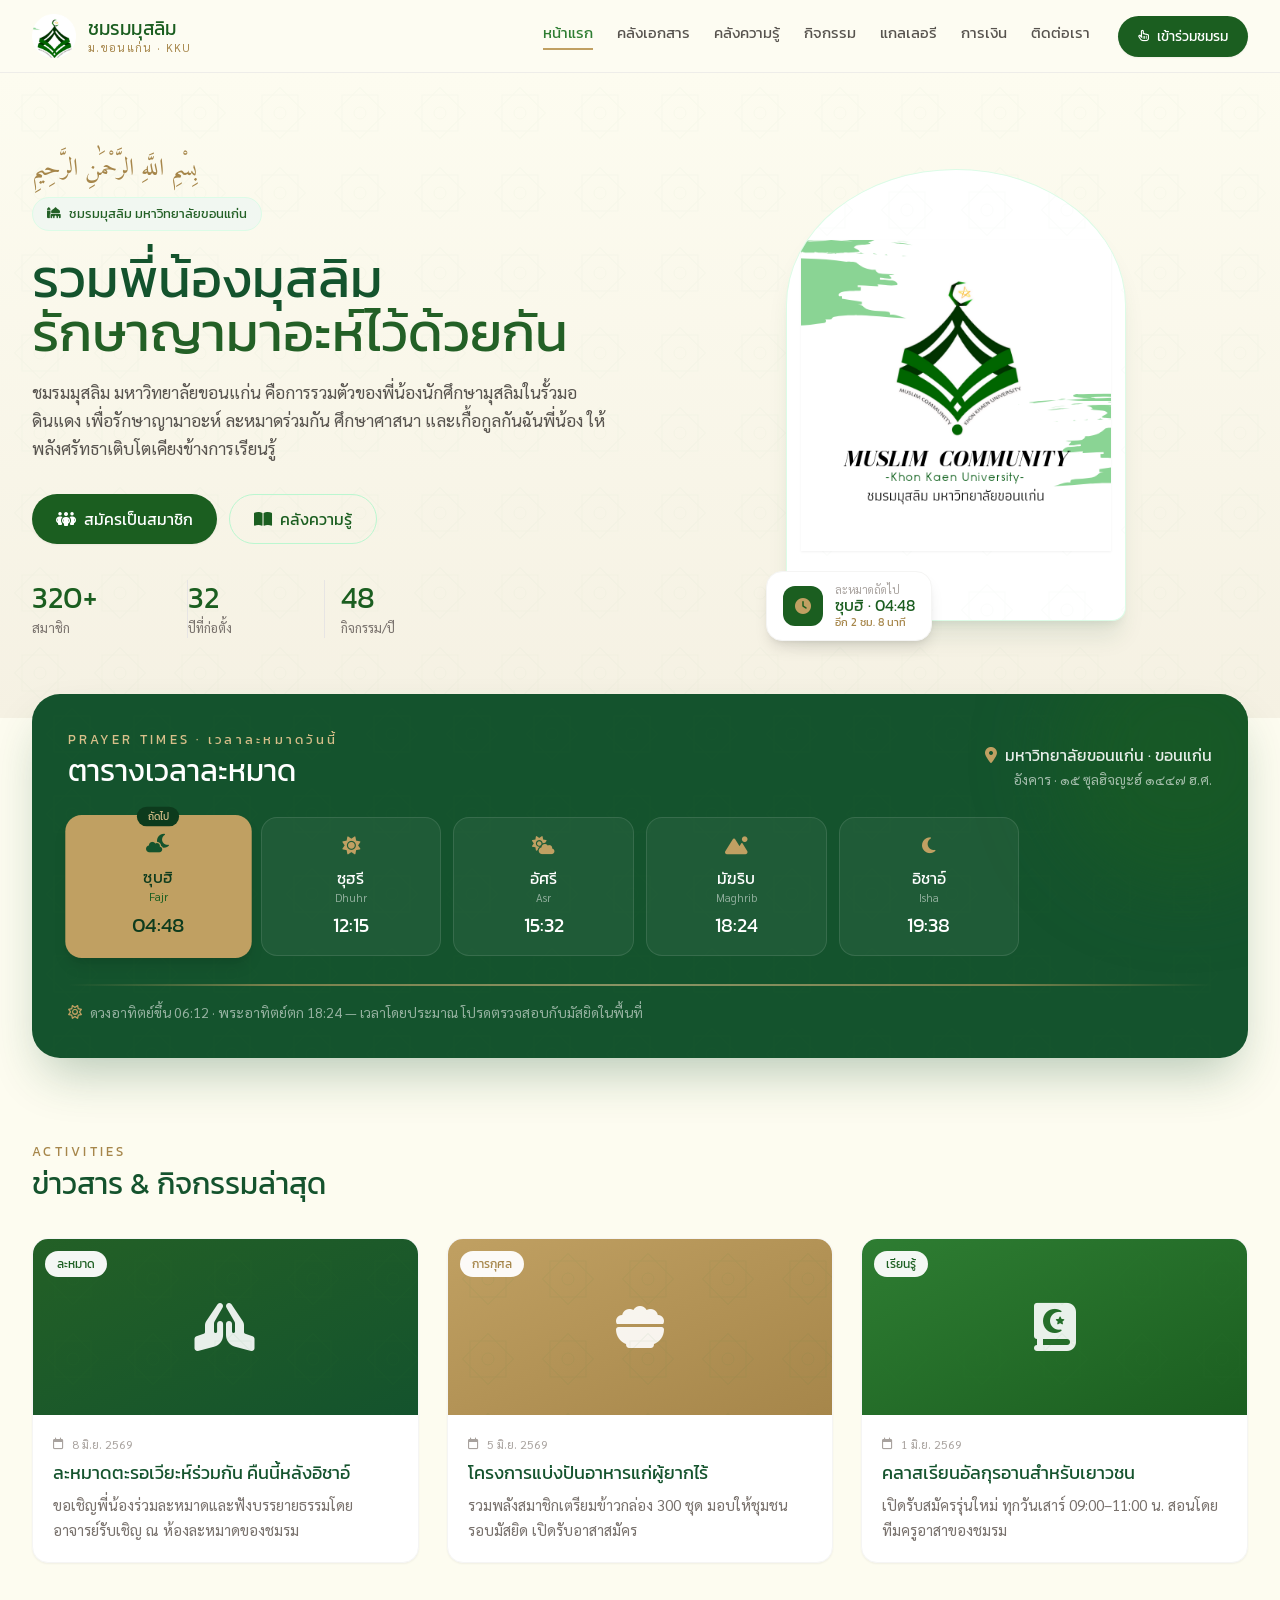
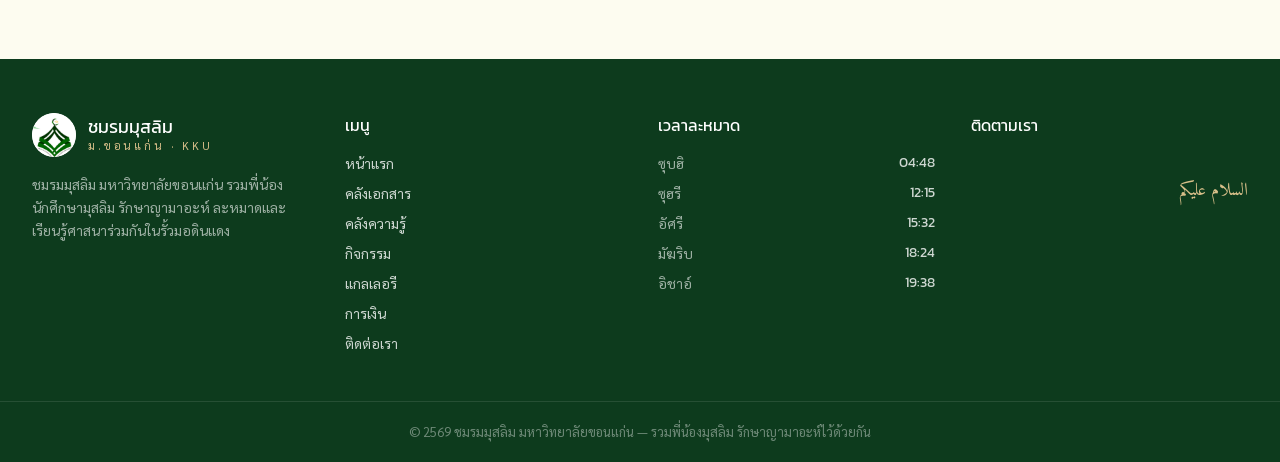
==== commit 7f2ee46d: "เพิ่มหน้าแกลเลอรีภาพกิจกรรม — อัลบั้มรูปจากโฟลเดอร์ไดรฟ์ ดูรูปในเว็บเลย ฟีเจอร์เรียกคนกลับเข้าเว็บ: " ====
--- a/index.html
+++ b/index.html
@@ -54,6 +54,7 @@
       <a href="#" data-page="archive" onclick="showPage('archive',event)" class="nav-link transition-colors hover:text-green-700">คลังเอกสาร</a>
       <a href="#" data-page="knowledge" onclick="showPage('knowledge',event)" class="nav-link transition-colors hover:text-green-700">คลังความรู้</a>
       <a href="#" data-page="events" onclick="showPage('events',event)" class="nav-link transition-colors hover:text-green-700">กิจกรรม</a>
+      <a href="#" data-page="gallery" onclick="showPage('gallery',event)" class="nav-link transition-colors hover:text-green-700">แกลเลอรี</a>
       <a href="#" data-page="finance" onclick="showPage('finance',event)" class="nav-link transition-colors hover:text-green-700">การเงิน</a>
       <a href="#" data-page="contact" onclick="showPage('contact',event)" class="nav-link transition-colors hover:text-green-700">ติดต่อเรา</a>
       <a href="#" onclick="showPage('contact',event)" class="ml-1 inline-flex items-center gap-2 bg-green-800 hover:bg-green-900 text-white px-5 py-2.5 rounded-full text-[14px] shadow-sm hover:shadow-md transition-all">
@@ -74,6 +75,7 @@
       <a href="#" onclick="showPage('archive',event)" class="py-3 px-3 rounded-lg hover:bg-green-50 flex items-center gap-3"><i class="fa-solid fa-folder-open w-5 text-gold-dark"></i> คลังเอกสาร</a>
       <a href="#" onclick="showPage('knowledge',event)" class="py-3 px-3 rounded-lg hover:bg-green-50 flex items-center gap-3"><i class="fa-solid fa-book-open-reader w-5 text-gold-dark"></i> คลังความรู้</a>
       <a href="#" onclick="showPage('events',event)" class="py-3 px-3 rounded-lg hover:bg-green-50 flex items-center gap-3"><i class="fa-solid fa-calendar-days w-5 text-gold-dark"></i> กิจกรรม</a>
+      <a href="#" onclick="showPage('gallery',event)" class="py-3 px-3 rounded-lg hover:bg-green-50 flex items-center gap-3"><i class="fa-solid fa-images w-5 text-gold-dark"></i> แกลเลอรี</a>
       <a href="#" onclick="showPage('finance',event)" class="py-3 px-3 rounded-lg hover:bg-green-50 flex items-center gap-3"><i class="fa-solid fa-chart-column w-5 text-gold-dark"></i> การเงิน</a>
       <a href="#" onclick="showPage('contact',event)" class="py-3 px-3 rounded-lg hover:bg-green-50 flex items-center gap-3"><i class="fa-solid fa-envelope w-5 text-gold-dark"></i> ติดต่อเรา</a>
       <a href="#" onclick="showPage('contact',event)" class="mt-2 mb-1 text-center bg-green-800 text-white py-3 rounded-full">เข้าร่วมชมรม</a>
@@ -265,6 +267,23 @@
 <!-- ========================================================= -->
 <!-- ===================== FINANCE PAGE ====================== -->
 <!-- ========================================================= -->
+<!-- ═══════════════ แกลเลอรีภาพกิจกรรม ═══════════════ -->
+<section id="page-gallery" class="page">
+  <div class="bg-green-900 relative overflow-hidden">
+    <div class="absolute inset-0 islamic-pattern" style="opacity:.08"></div>
+    <div class="relative max-w-7xl mx-auto px-5 sm:px-8 py-14 text-white">
+      <span class="font-kanit text-gold-light text-[13px] tracking-[0.25em] font-500">PHOTO GALLERY</span>
+      <h1 class="font-kanit font-600 text-3xl sm:text-4xl mt-2">แกลเลอรีภาพกิจกรรม</h1>
+      <p class="text-white/70 mt-2 max-w-2xl">รวมภาพความทรงจำจากทุกกิจกรรมของชมรม — กดเข้าอัลบั้มเพื่อดูรูปทั้งหมด หารูปตัวเองได้เลย</p>
+    </div>
+  </div>
+
+  <div class="max-w-7xl mx-auto px-5 sm:px-8 py-12">
+    <p id="galCount" class="text-sm text-stone-400 font-kanit mb-6"></p>
+    <div id="galList" class="grid sm:grid-cols-2 lg:grid-cols-3 gap-7"></div>
+  </div>
+</section>
+
 <section id="page-finance" class="page">
   <div class="max-w-7xl mx-auto px-5 sm:px-8 py-12">
     <div class="flex flex-col sm:flex-row sm:items-end sm:justify-between gap-4 mb-9">
@@ -324,8 +343,8 @@
         <div class="flex items-center justify-between mb-6">
           <h3 class="font-kanit font-600 text-lg text-green-900">รายรับ–รายจ่าย รายเดือน</h3>
           <div class="flex items-center gap-4 text-[13px] font-kanit font-500">
-            <span class="flex items-center gap-1.5"><span class="w-3 h-3 rounded-sm bg-green-600"></span> รายรับ</span>
-            <span class="flex items-center gap-1.5"><span class="w-3 h-3 rounded-sm bg-gold"></span> รายจ่าย</span>
+            <span class="flex items-center gap-1.5"><span class="w-3 h-3 rounded-sm" style="background:#15803D"></span> รายรับ</span>
+            <span class="flex items-center gap-1.5"><span class="w-3 h-3 rounded-sm" style="background:#F43F5E"></span> รายจ่าย</span>
           </div>
         </div>
         <div class="relative pl-10">
@@ -488,6 +507,7 @@
         <li><a href="#" onclick="showPage('archive',event)" class="hover:text-gold-light transition">คลังเอกสาร</a></li>
         <li><a href="#" onclick="showPage('knowledge',event)" class="hover:text-gold-light transition">คลังความรู้</a></li>
         <li><a href="#" onclick="showPage('events',event)" class="hover:text-gold-light transition">กิจกรรม</a></li>
+        <li><a href="#" onclick="showPage('gallery',event)" class="hover:text-gold-light transition">แกลเลอรี</a></li>
         <li><a href="#" onclick="showPage('finance',event)" class="hover:text-gold-light transition">การเงิน</a></li>
         <li><a href="#" onclick="showPage('contact',event)" class="hover:text-gold-light transition">ติดต่อเรา</a></li>
       </ul>
@@ -523,15 +543,16 @@
 <!-- ⬇️ ระบบทั้งหมดของเว็บ โหลดตามลำดับนี้ (config ต้องมาก่อนเสมอ) -->
 <!-- โหลด config ใหม่เสมอ (กันแคช) เพื่อให้คำที่แก้ใน config.js ขึ้นทันที -->
 <script>document.write('<scr'+'ipt src="js/config.js?t='+Date.now()+'"><\/scr'+'ipt>');</script>
-<script src="js/sheets.js"></script>
+<script src="js/sheets.js?v=2"></script>
 <script src="js/main.js?v=2"></script>
 <script src="js/content.js?v=2"></script>
 <script src="js/prayer.js?v=2"></script>
-<script src="js/viewer.js?v=2"></script>
+<script src="js/viewer.js?v=3"></script>
 <script src="js/documents.js?v=5"></script>
 <script src="js/knowledge.js?v=4"></script>
-<script src="js/events.js?v=3"></script>
-<script src="js/finance.js?v=11"></script>
+<script src="js/gallery.js?v=1"></script>
+<script src="js/events.js?v=4"></script>
+<script src="js/finance.js?v=12"></script>
 <script src="js/announcements.js?v=7"></script>
 <script src="js/committee.js?v=8"></script>
 <script src="js/contact.js?v=3"></script>
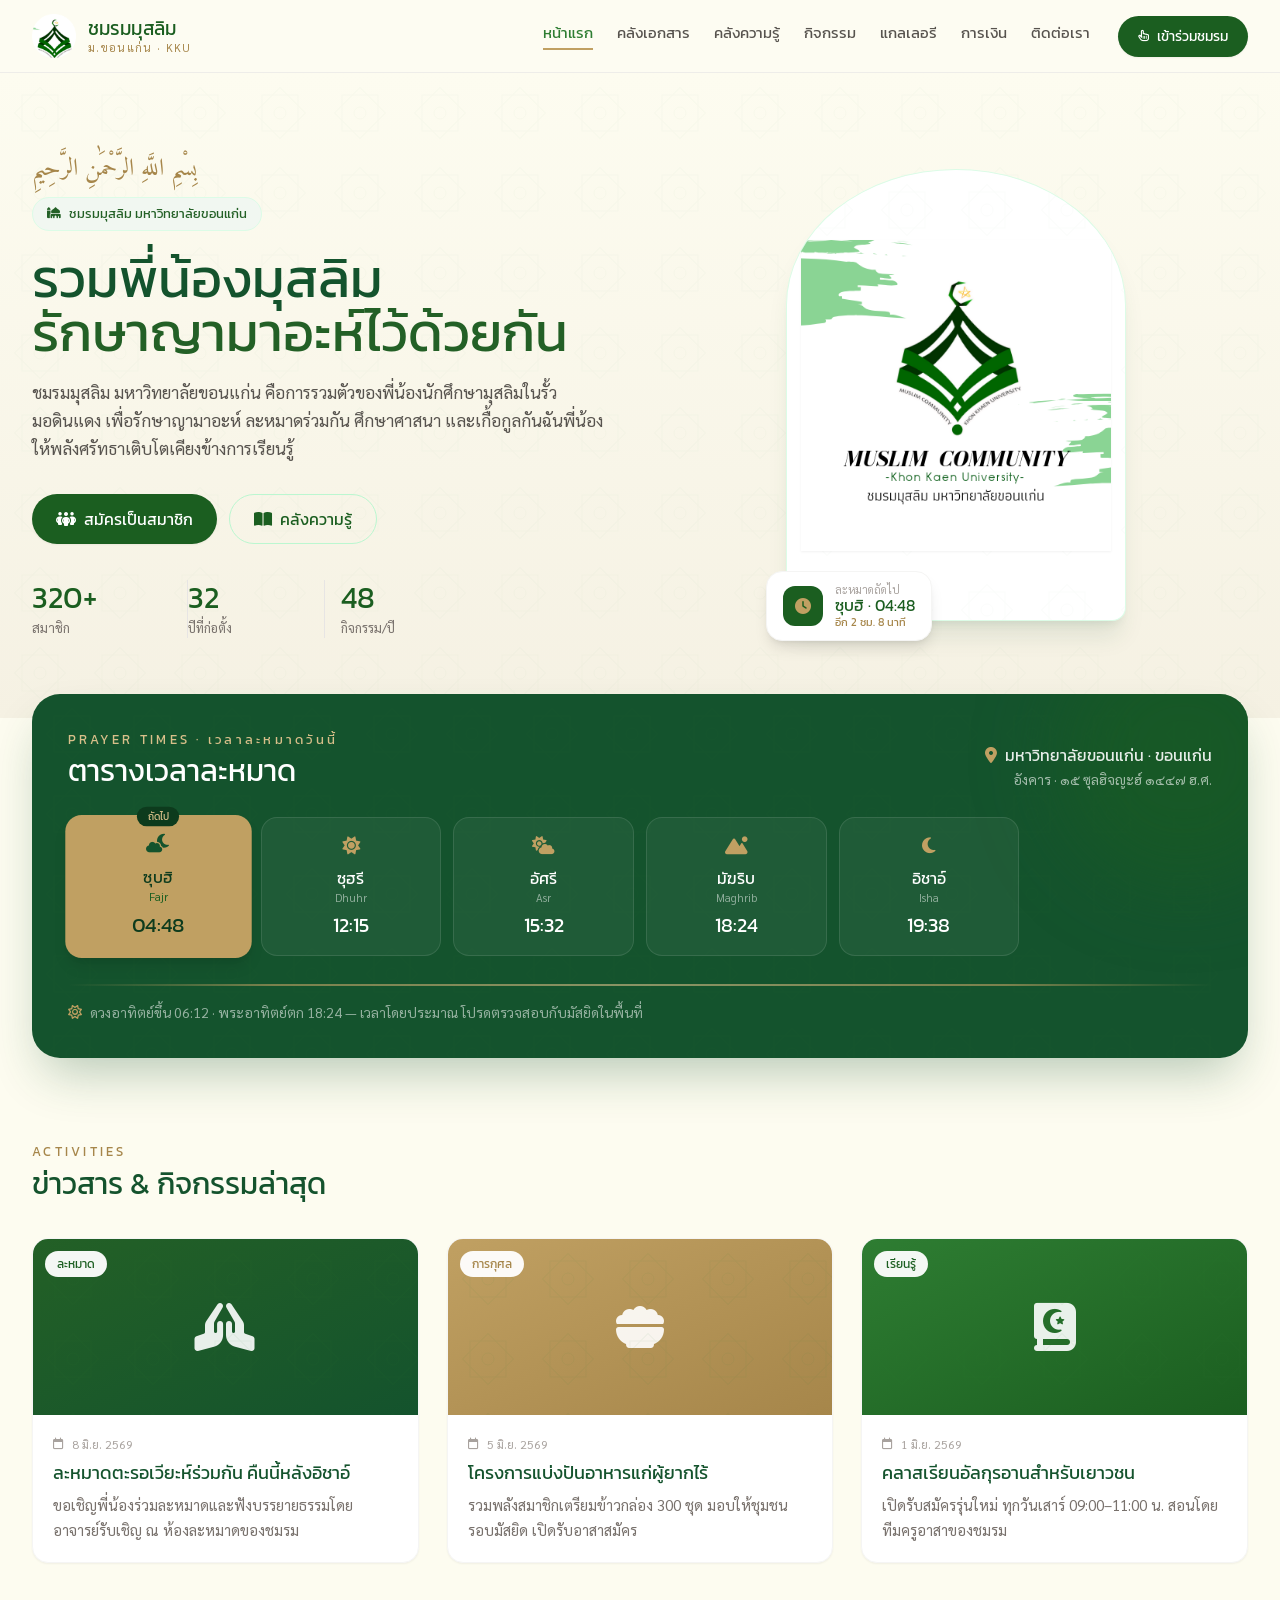
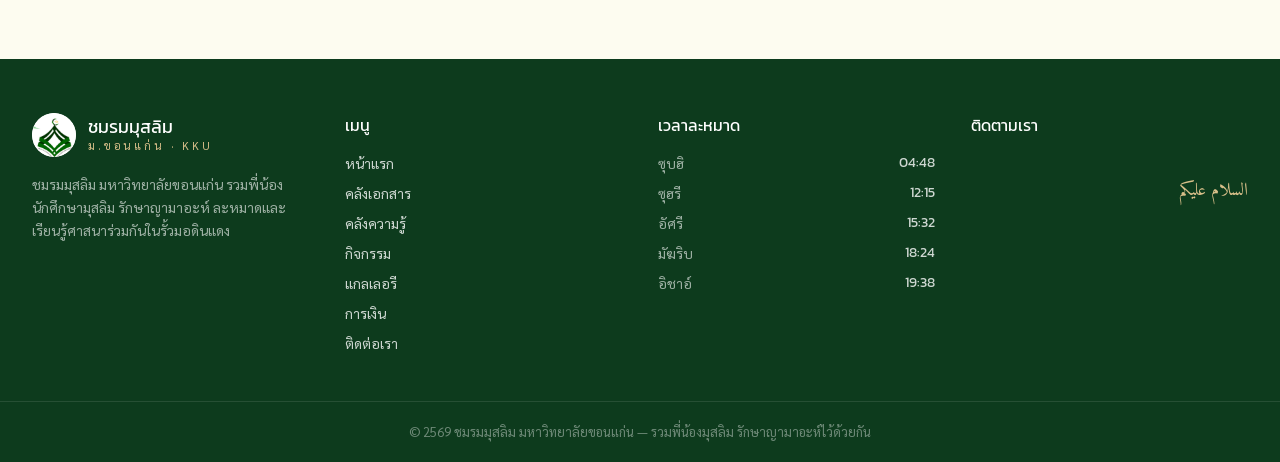
==== commit 322444f9: "แก้ตัดบรรทัดภาษาไทยกลางคำ (อ่านยากบนมือถือ) - CSS: หัวข้อใช้ text-wrap:balance เกลี่ยบรรทัดสมดุล + ย" ====
--- a/index.html
+++ b/index.html
@@ -32,7 +32,7 @@
 <link rel="preconnect" href="https://fonts.gstatic.com" crossorigin>
 <link href="https://fonts.googleapis.com/css2?family=Kanit:wght@300;400;500;600;700&family=Sarabun:wght@300;400;500;600;700&family=Amiri:wght@400;700&display=swap" rel="stylesheet">
 <link rel="stylesheet" href="https://cdnjs.cloudflare.com/ajax/libs/font-awesome/6.5.1/css/all.min.css">
-<link rel="stylesheet" href="css/style.css">
+<link rel="stylesheet" href="css/style.css?v=2">
 </head>
 <body class="font-sarabun bg-cream text-stone-700 antialiased">
 
@@ -103,7 +103,7 @@
           รวมพี่น้องมุสลิม<br><span class="text-green-700">รักษาญามาอะห์ไว้ด้วยกัน</span>
         </h1>
         <p id="c-herotext" class="mt-5 text-[17px] leading-relaxed text-stone-600 max-w-xl mx-auto lg:mx-0">
-          ชมรมมุสลิม มหาวิทยาลัยขอนแก่น คือการรวมตัวของพี่น้องนักศึกษามุสลิมในรั้วมอดินแดง
+          ชมรมมุสลิม มหาวิทยาลัยขอนแก่น คือการรวมตัวของพี่น้องนักศึกษามุสลิมในรั้วมอ&#8288;ดินแดง
           เพื่อรักษาญามาอะห์ ละหมาดร่วมกัน ศึกษาศาสนา และเกื้อกูลกันฉันพี่น้อง ให้พลังศรัทธาเติบโตเคียงข้างการเรียนรู้
         </p>
         <div class="mt-8 flex flex-wrap gap-3 justify-center lg:justify-start">
@@ -430,7 +430,7 @@
     <div class="relative max-w-7xl mx-auto px-5 sm:px-8 py-14 text-center">
       <span class="font-kanit text-gold-dark text-[13px] tracking-[0.25em] font-600">GET IN TOUCH</span>
       <h1 class="font-kanit font-600 text-3xl sm:text-4xl text-green-900 mt-2">ติดต่อเรา</h1>
-      <p class="text-stone-500 mt-3 max-w-2xl mx-auto">มีคำถาม ข้อเสนอแนะ หรืออยากร่วมเป็นส่วนหนึ่งกับเรา? ทักทายได้เสมอ ชมรมมุสลิม มอดินแดง ยินดีต้อนรับพี่น้องทุกคน</p>
+      <p class="text-stone-500 mt-3 max-w-2xl mx-auto">มีคำถาม ข้อเสนอแนะ หรืออยากร่วมเป็นส่วนหนึ่งกับเรา? ทักทายได้เสมอ ชมรมมุสลิม มอ&#8288;ดินแดง ยินดีต้อนรับพี่น้องทุกคน</p>
     </div>
   </div>
 
@@ -498,7 +498,7 @@
         <span class="w-11 h-11 rounded-full bg-white grid place-items-center shrink-0 overflow-hidden"><img src="assets/img/about.png" alt="ตราชมรมมุสลิม ม.ขอนแก่น" class="w-11 h-11"></span>
         <div><p class="font-kanit font-600 text-white text-lg leading-tight">ชมรมมุสลิม</p><p class="text-gold-light text-[11px] tracking-[0.26em]">ม.ขอนแก่น · KKU</p></div>
       </div>
-      <p class="text-sm leading-relaxed text-white/60">ชมรมมุสลิม มหาวิทยาลัยขอนแก่น รวมพี่น้องนักศึกษามุสลิม รักษาญามาอะห์ ละหมาดและเรียนรู้ศาสนาร่วมกันในรั้วมอดินแดง</p>
+      <p class="text-sm leading-relaxed text-white/60">ชมรมมุสลิม มหาวิทยาลัยขอนแก่น รวมพี่น้องนักศึกษามุสลิม รักษาญามา&#8288;อะห์ ละหมาดและเรียนรู้ศาสนาร่วมกันในรั้วมอ&#8288;ดินแดง</p>
     </div>
     <div>
       <p class="font-kanit font-600 text-white mb-4">เมนู</p>
@@ -550,9 +550,9 @@
 <script src="js/viewer.js?v=3"></script>
 <script src="js/documents.js?v=5"></script>
 <script src="js/knowledge.js?v=4"></script>
-<script src="js/gallery.js?v=1"></script>
+<script src="js/gallery.js?v=2"></script>
 <script src="js/events.js?v=4"></script>
-<script src="js/finance.js?v=12"></script>
+<script src="js/finance.js?v=13"></script>
 <script src="js/announcements.js?v=7"></script>
 <script src="js/committee.js?v=8"></script>
 <script src="js/contact.js?v=3"></script>
--- a/css/style.css
+++ b/css/style.css
@@ -47,3 +47,10 @@
   /* slim scrollbar for prayer card on mobile */
   .no-scrollbar::-webkit-scrollbar { display:none; }
   .no-scrollbar { -ms-overflow-style:none; scrollbar-width:none; }
+
+  /* ---------- การตัดบรรทัดภาษาไทย (อ่านง่ายขึ้นบนมือถือ) ---------- */
+  /* หัวข้อ: เกลี่ยความยาวแต่ละบรรทัดให้สมดุล ไม่เหลือคำโดดท้ายบรรทัด
+     ย่อหน้า: ให้เบราว์เซอร์เลือกจุดตัดคำที่สวยขึ้น
+     (เบราว์เซอร์เก่าที่ไม่รู้จักคุณสมบัตินี้จะข้ามไปเฉย ๆ ไม่มีผลเสีย) */
+  h1, h2, h3 { text-wrap: balance; }
+  p { text-wrap: pretty; }
